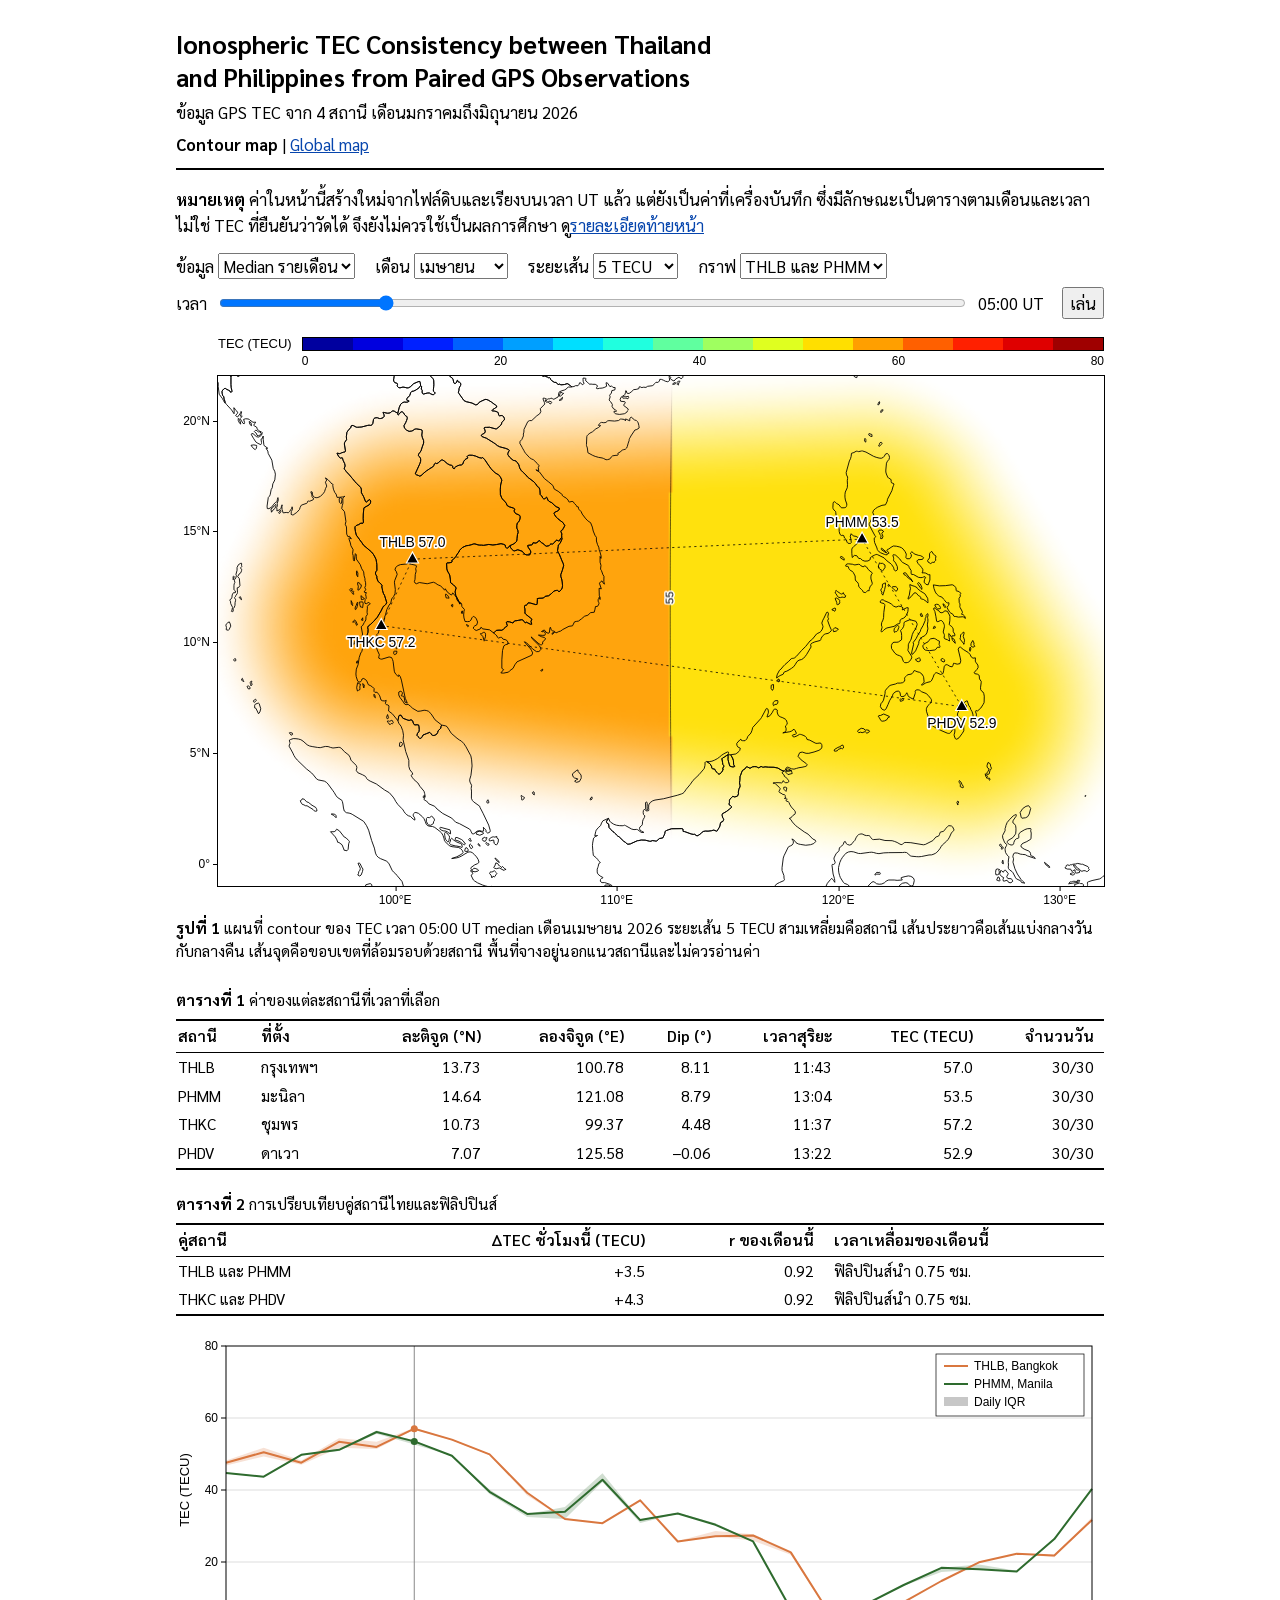
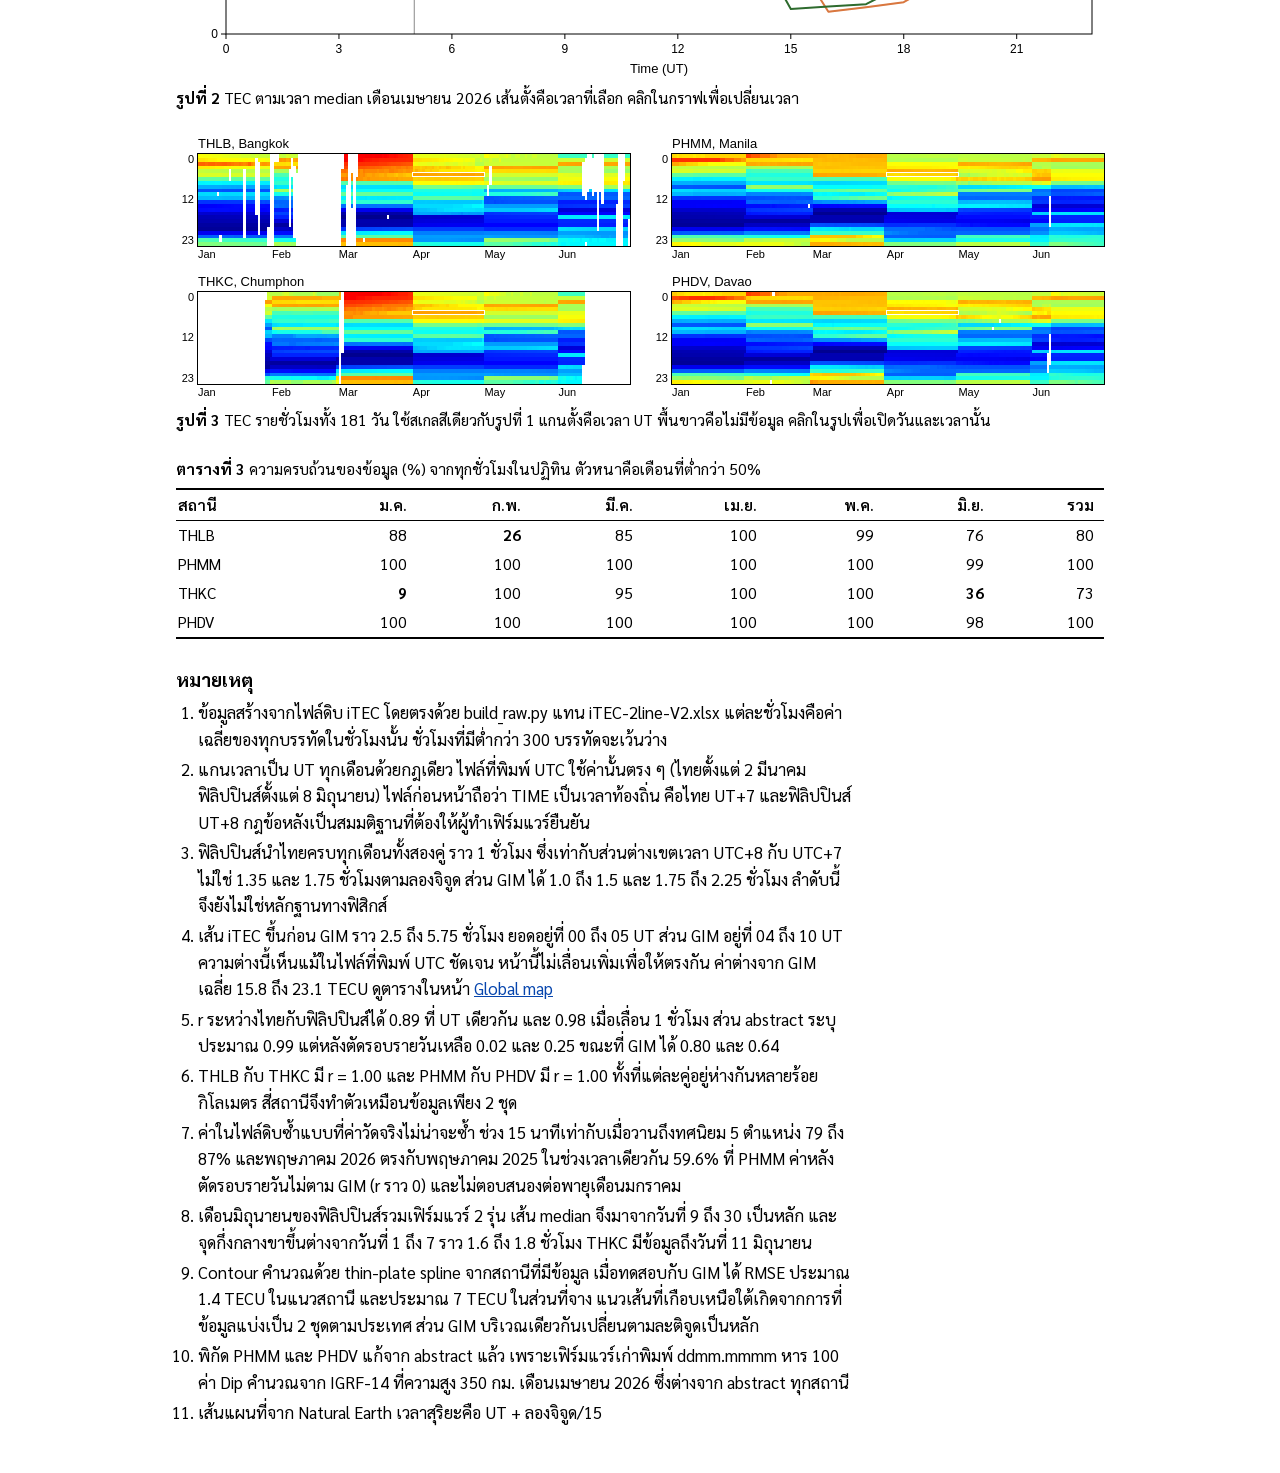
==== index.html @ 20166773 "Publish TEC map site" ====
<!doctype html>
<html lang="th">
<head>
<meta charset="utf-8">
<meta name="viewport" content="width=device-width,initial-scale=1,viewport-fit=cover">
<title>TEC Contour Map, Thailand and Philippines</title>
<link rel="preconnect" href="https://fonts.googleapis.com">
<link rel="preconnect" href="https://fonts.gstatic.com" crossorigin>
<link rel="stylesheet" href="https://fonts.googleapis.com/css2?family=Sarabun:wght@400;600;700&display=swap">
<link rel="stylesheet" href="style.css">
</head>
<body>
<div class="page">
  <header>
    <h1>Ionospheric TEC Consistency between Thailand and Philippines from Paired GPS Observations</h1>
    <p>ข้อมูล GPS TEC จาก 4 สถานี เดือนมกราคมถึงมิถุนายน 2026</p>
    <p class="nav"><b>Contour map</b> | <a href="global.html">Global map</a></p>
  </header>

  <p class="remark"><b>หมายเหตุ</b> ค่าในหน้านี้สร้างใหม่จากไฟล์ดิบและเรียงบนเวลา UT แล้ว แต่ยังเป็นค่าที่เครื่องบันทึก ซึ่งมีลักษณะเป็นตารางตามเดือนและเวลา ไม่ใช่ TEC ที่ยืนยันว่าวัดได้ จึงยังไม่ควรใช้เป็นผลการศึกษา ดู<a href="#notes">รายละเอียดท้ายหน้า</a></p>

  <form class="ctl" onsubmit="return false">
    <label>ข้อมูล <select id="mode"><option value="month">Median รายเดือน</option><option value="day">รายวัน</option></select></label>
    <label>เดือน <select id="month"><option value="0">มกราคม</option><option value="1">กุมภาพันธ์</option><option value="2">มีนาคม</option><option value="3">เมษายน</option><option value="4">พฤษภาคม</option><option value="5">มิถุนายน</option></select></label>
    <label id="dayField" hidden>วันที่ <select id="day"></select></label>
    <label>ระยะเส้น <select id="step"><option value="2">2 TECU</option><option value="5">5 TECU</option><option value="10">10 TECU</option></select></label>
    <label>กราฟ <select id="pair"><option value="0">THLB และ PHMM</option><option value="1">THKC และ PHDV</option><option value="2">ทั้ง 4 สถานี</option></select></label>
  </form>
  <p class="time">
    <label for="hour">เวลา</label>
    <input id="hour" type="range" min="0" max="23" step="1" value="5">
    <output id="clock" for="hour">05:00 UT</output>
    <button id="play" type="button" aria-pressed="false">เล่น</button>
  </p>

  <figure>
    <div class="cbar"><b>TEC (TECU)</b><div class="cbar-scale"><i id="rampBar"></i><div class="cbar-ticks"><span>0</span><span>20</span><span>40</span><span>60</span><span>80</span></div></div></div>
    <div class="plot">
      <div class="yt" id="mapY"></div>
      <div class="map-wrap" id="mapWrap">
        <canvas id="field" aria-hidden="true"></canvas>
        <svg id="mapCoast" viewBox="0 0 800 460" aria-hidden="true"></svg>
        <canvas id="iso" aria-hidden="true"></canvas>
        <svg id="mapTop" viewBox="0 0 800 460" role="img" aria-label="แผนที่ contour ของ TEC ค่าที่สถานีอยู่ในตารางที่ 1"></svg>
        <p class="map-msg" id="mapMsg" hidden>ชั่วโมงนี้มีข้อมูลไม่ถึง 3 สถานี จึงวาด contour ไม่ได้</p>
      </div>
      <div class="xt" id="mapX"></div>
    </div>
    <figcaption><b>รูปที่ 1</b> <span id="cap1"></span></figcaption>
  </figure>

  <div class="tbl-wrap">
    <table>
      <caption><b>ตารางที่ 1</b> ค่าของแต่ละสถานีที่เวลาที่เลือก</caption>
      <thead><tr><th scope="col">สถานี</th><th scope="col" class="l">ที่ตั้ง</th><th scope="col">ละติจูด (°N)</th><th scope="col">ลองจิจูด (°E)</th><th scope="col">Dip (°)</th><th scope="col">เวลาสุริยะ</th><th scope="col">TEC (TECU)</th><th scope="col" id="nHead">จำนวนวัน</th></tr></thead>
      <tbody id="readout"></tbody>
    </table>
  </div>

  <div class="tbl-wrap">
    <table>
      <caption><b>ตารางที่ 2</b> การเปรียบเทียบคู่สถานีไทยและฟิลิปปินส์</caption>
      <thead><tr><th scope="col">คู่สถานี</th><th scope="col">ΔTEC ชั่วโมงนี้ (TECU)</th><th scope="col">r ของเดือนนี้</th><th scope="col" class="l">เวลาเหลื่อมของเดือนนี้</th></tr></thead>
      <tbody id="pairs"></tbody>
    </table>
  </div>

  <figure>
    <svg id="chart" height="340" role="img" aria-label="กราฟ TEC ตามเวลา"></svg>
    <figcaption><b>รูปที่ 2</b> <span id="cap2"></span></figcaption>
  </figure>

  <figure>
    <div class="hm-grid" id="hmGrid"></div>
    <figcaption><b>รูปที่ 3</b> TEC รายชั่วโมงทั้ง 181 วัน ใช้สเกลสีเดียวกับรูปที่ 1 แกนตั้งคือเวลา UT พื้นขาวคือไม่มีข้อมูล คลิกในรูปเพื่อเปิดวันและเวลานั้น</figcaption>
  </figure>

  <div class="tbl-wrap">
    <table id="coverage">
      <caption><b>ตารางที่ 3</b> ความครบถ้วนของข้อมูล (%) จากทุกชั่วโมงในปฏิทิน ตัวหนาคือเดือนที่ต่ำกว่า 50%</caption>
    </table>
  </div>

  <h2 id="notes">หมายเหตุ</h2>
  <ol class="notes">
    <li>ข้อมูลสร้างจากไฟล์ดิบ iTEC โดยตรงด้วย build_raw.py แทน iTEC-2line-V2.xlsx แต่ละชั่วโมงคือค่าเฉลี่ยของทุกบรรทัดในชั่วโมงนั้น ชั่วโมงที่มีต่ำกว่า 300 บรรทัดจะเว้นว่าง</li>
    <li>แกนเวลาเป็น UT ทุกเดือนด้วยกฎเดียว ไฟล์ที่พิมพ์ UTC ใช้ค่านั้นตรง ๆ (ไทยตั้งแต่ 2 มีนาคม ฟิลิปปินส์ตั้งแต่ 8 มิถุนายน) ไฟล์ก่อนหน้าถือว่า TIME เป็นเวลาท้องถิ่น คือไทย UT+7 และฟิลิปปินส์ UT+8 กฎข้อหลังเป็นสมมติฐานที่ต้องให้ผู้ทำเฟิร์มแวร์ยืนยัน</li>
    <li>ฟิลิปปินส์นำไทยครบทุกเดือนทั้งสองคู่ ราว 1 ชั่วโมง ซึ่งเท่ากับส่วนต่างเขตเวลา UTC+8 กับ UTC+7 ไม่ใช่ 1.35 และ 1.75 ชั่วโมงตามลองจิจูด ส่วน GIM ได้ 1.0 ถึง 1.5 และ 1.75 ถึง 2.25 ชั่วโมง ลำดับนี้จึงยังไม่ใช่หลักฐานทางฟิสิกส์</li>
    <li>เส้น iTEC ขึ้นก่อน GIM ราว 2.5 ถึง 5.75 ชั่วโมง ยอดอยู่ที่ 00 ถึง 05 UT ส่วน GIM อยู่ที่ 04 ถึง 10 UT ความต่างนี้เห็นแม้ในไฟล์ที่พิมพ์ UTC ชัดเจน หน้านี้ไม่เลื่อนเพิ่มเพื่อให้ตรงกัน ค่าต่างจาก GIM เฉลี่ย 15.8 ถึง 23.1 TECU ดูตารางในหน้า <a href="global.html">Global map</a></li>
    <li>r ระหว่างไทยกับฟิลิปปินส์ได้ 0.89 ที่ UT เดียวกัน และ 0.98 เมื่อเลื่อน 1 ชั่วโมง ส่วน abstract ระบุประมาณ 0.99 แต่หลังตัดรอบรายวันเหลือ 0.02 และ 0.25 ขณะที่ GIM ได้ 0.80 และ 0.64</li>
    <li>THLB กับ THKC มี r = 1.00 และ PHMM กับ PHDV มี r = 1.00 ทั้งที่แต่ละคู่อยู่ห่างกันหลายร้อยกิโลเมตร สี่สถานีจึงทำตัวเหมือนข้อมูลเพียง 2 ชุด</li>
    <li>ค่าในไฟล์ดิบซ้ำแบบที่ค่าวัดจริงไม่น่าจะซ้ำ ช่วง 15 นาทีเท่ากับเมื่อวานถึงทศนิยม 5 ตำแหน่ง 79 ถึง 87% และพฤษภาคม 2026 ตรงกับพฤษภาคม 2025 ในช่วงเวลาเดียวกัน 59.6% ที่ PHMM ค่าหลังตัดรอบรายวันไม่ตาม GIM (r ราว 0) และไม่ตอบสนองต่อพายุเดือนมกราคม</li>
    <li>เดือนมิถุนายนของฟิลิปปินส์รวมเฟิร์มแวร์ 2 รุ่น เส้น median จึงมาจากวันที่ 9 ถึง 30 เป็นหลัก และจุดกึ่งกลางขาขึ้นต่างจากวันที่ 1 ถึง 7 ราว 1.6 ถึง 1.8 ชั่วโมง THKC มีข้อมูลถึงวันที่ 11 มิถุนายน</li>
    <li>Contour คำนวณด้วย thin-plate spline จากสถานีที่มีข้อมูล เมื่อทดสอบกับ GIM ได้ RMSE ประมาณ 1.4 TECU ในแนวสถานี และประมาณ 7 TECU ในส่วนที่จาง แนวเส้นที่เกือบเหนือใต้เกิดจากการที่ข้อมูลแบ่งเป็น 2 ชุดตามประเทศ ส่วน GIM บริเวณเดียวกันเปลี่ยนตามละติจูดเป็นหลัก</li>
    <li>พิกัด PHMM และ PHDV แก้จาก abstract แล้ว เพราะเฟิร์มแวร์เก่าพิมพ์ ddmm.mmmm หาร 100 ค่า Dip คำนวณจาก IGRF-14 ที่ความสูง 350 กม. เดือนเมษายน 2026 ซึ่งต่างจาก abstract ทุกสถานี</li>
    <li>เส้นแผนที่จาก Natural Earth เวลาสุริยะคือ UT + ลองจิจูด/15</li>
  </ol>
</div>
<div class="tip" id="tip" hidden></div>
<script src="data.js"></script>
<script src="geo.js"></script>
<script src="app.js"></script>
</body>
</html>
---- style.css ----
/* Layout: a plain report page. One column of numbered figures and ruled tables on white, set like a Thai research paper. */
:root {
  color-scheme:light;
  --ink:#000; --gray:#555; --link:#0645ad;
  --s1:#d9773f; --s2:#2e6b2e; --s3:#2f6db5; --s4:#b8860b;
  --body:"Sarabun","TH Sarabun New",Tahoma,sans-serif;
  --fig:Arial,Helvetica,sans-serif;
}
* { box-sizing:border-box }
[hidden] { display:none !important }
body { margin:0; background:#fff; color:var(--ink); font:16.5px/1.6 var(--body) }
a { color:var(--link) }
.page { max-width:960px; margin:0 auto; padding-block:28px 48px;
  padding-left:max(16px,env(safe-area-inset-left,0px)); padding-right:max(16px,env(safe-area-inset-right,0px)) }
header { border-bottom:2px solid var(--ink); padding-bottom:10px; margin-bottom:16px }
h1 { font-size:25px; line-height:1.3; font-weight:700; margin:0 0 6px; text-wrap:balance }
h2 { font-size:19px; line-height:1.3; font-weight:700; margin:28px 0 8px }
header p { margin:0 }
.nav { margin-top:6px }
.remark { margin:0 0 14px }

.ctl { display:flex; flex-wrap:wrap; gap:6px 20px; margin:0 0 8px }
select { font:inherit }
.time { display:flex; flex-wrap:wrap; align-items:center; gap:6px 12px; margin:0 0 18px }
.time input { flex:1 1 200px; min-width:0; margin:0 }
.time output { font-variant-numeric:tabular-nums; min-width:72px }
button { font:inherit }

figure { margin:0 0 26px; min-width:0 }
figcaption { margin-top:8px; font-size:15.5px; line-height:1.5 }
.cbar { display:flex; align-items:flex-start; gap:10px; margin:0 0 8px 42px; font:12px/14px var(--fig) }
.cbar b { white-space:nowrap; font-weight:400; font-size:13px }
.cbar-scale { flex:1; min-width:0 }
.cbar-scale i { display:block; height:14px; border:1px solid var(--ink) }
.cbar-ticks { display:flex; justify-content:space-between; margin-top:3px }

.plot { display:grid; grid-template-columns:42px minmax(0,1fr); grid-template-rows:auto 22px }
.yt { position:relative; font:12px/1 var(--fig) }
.yt span { position:absolute; right:0; padding-right:8px; transform:translateY(-50%); white-space:nowrap }
.yt span::after { content:""; position:absolute; right:0; top:50%; width:5px; border-top:1px solid var(--ink) }
.xt { position:relative; grid-column:2; font:12px/1 var(--fig) }
.xt span { position:absolute; top:0; padding-top:8px; transform:translateX(-50%); white-space:nowrap }
.xt span::before { content:""; position:absolute; top:0; left:50%; height:5px; border-left:1px solid var(--ink) }

.map-wrap { position:relative; width:100%; aspect-ratio:800/460; overflow:hidden; background:#fff; outline:1px solid var(--ink); cursor:crosshair; touch-action:pan-y }
.map-wrap svg, .map-wrap canvas { position:absolute; inset:0; width:100%; height:100% }
.coast { fill:none; stroke:var(--ink); stroke-width:.8 }
.hull { fill:none; stroke:var(--ink); stroke-width:.7; stroke-dasharray:2 3 }
.st-dot { fill:var(--ink); stroke:#fff; stroke-width:1 }
.st-dot.none { fill:#fff; stroke:var(--ink) }
.st-lab { font:12.5px var(--fig); fill:var(--ink); text-anchor:middle; paint-order:stroke; stroke:#fff; stroke-width:3px; stroke-linejoin:round }
.map-msg { position:absolute; left:50%; top:50%; transform:translate(-50%,-50%); margin:0; padding:4px 10px; background:#fff; border:1px solid var(--ink); text-align:center }

.tbl-wrap { overflow-x:auto; margin:0 0 22px }
table { border-collapse:collapse; width:100%; border-top:2px solid var(--ink); border-bottom:2px solid var(--ink); font-size:15.5px }
caption { caption-side:top; text-align:left; padding-bottom:6px }
th { font-weight:600; text-align:right; padding:3px 10px; border-bottom:1px solid var(--ink); white-space:nowrap }
td { text-align:right; padding:2px 10px; font-variant-numeric:tabular-nums; white-space:nowrap }
th:first-child, td:first-child { text-align:left; padding-left:2px }
th.l, td.l { text-align:left }
td.low { font-weight:700 }

#chart { width:100%; display:block; touch-action:pan-y }
.tk { font:12px var(--fig); fill:var(--ink) }
.ax { font:13px var(--fig); fill:var(--ink) }

.hm-grid { display:grid; grid-template-columns:repeat(2,minmax(0,1fr)); gap:12px 20px }
.hm h3 { font:13px var(--fig); margin:0 0 3px 22px }
.hm-box { position:relative; padding-left:22px }
.hm-box canvas { display:block; width:100%; height:92px; image-rendering:pixelated; outline:1px solid var(--ink); cursor:crosshair; touch-action:pan-y }
.hm-y { position:absolute; left:0; top:0; width:18px; height:92px; display:flex; flex-direction:column; justify-content:space-between; align-items:flex-end; font:11px/1 var(--fig) }
.hm-mark { position:absolute; outline:1.5px solid #fff; box-shadow:0 0 0 1px #000; pointer-events:none; min-width:2px; min-height:2px }
.hm-x { position:relative; height:16px; margin-left:22px; font:11px var(--fig) }
.hm-x span { position:absolute; top:2px }

.gl-grid { display:grid; grid-template-columns:42px minmax(0,1fr) minmax(0,1fr); gap:8px 8px }
.gl-cell { grid-column:3; position:relative; min-width:0 }
.gl-cell:nth-child(odd) { grid-column:1 / 3; padding-left:50px }
.gl-y { position:absolute; left:0; top:0; width:42px; bottom:0; display:none; font:12px/1 var(--fig) }
.gl-cell:nth-child(odd) .gl-y { display:block }
.gl-y span { position:absolute; right:0; padding-right:8px; transform:translateY(-50%); white-space:nowrap }
.gl-y span::after { content:""; position:absolute; right:0; top:50%; width:5px; border-top:1px solid var(--ink) }
.gl-map { position:relative; width:100%; aspect-ratio:360/175; outline:1px solid var(--ink); overflow:hidden }
.gl-map canvas { display:block; width:100%; height:100%; cursor:crosshair; touch-action:pan-y }
.gl-tag { position:absolute; left:7px; top:4px; color:#fff; font:15px/1.2 var(--fig); text-shadow:0 0 2px #000,0 0 2px #000; pointer-events:none }
.gl-x { position:relative; height:22px; font:12px/1 var(--fig); display:none }
.gl-cell:nth-last-child(-n+2) .gl-x { display:block }
.gl-x span { position:absolute; top:0; padding-top:8px; transform:translateX(-50%); white-space:nowrap }
.gl-x span::before { content:""; position:absolute; top:0; left:50%; height:5px; border-left:1px solid var(--ink) }

.notes { margin:0; padding-left:22px; display:grid; gap:4px; max-width:75ch }
.tip { position:fixed; z-index:20; pointer-events:none; background:#fff; color:var(--ink); border:1px solid var(--ink); padding:3px 7px; font:12px/1.4 var(--fig) }
.tip h4 { font:inherit; margin:0 }
.tip div { display:flex; gap:12px; justify-content:space-between }

@media (max-width:560px) {
  h1 { font-size:21px }
  .gl-grid { grid-template-columns:42px minmax(0,1fr) }
  .gl-cell, .gl-cell:nth-child(odd) { grid-column:1 / -1; padding-left:50px }
  .gl-cell .gl-y { display:block }
  .gl-cell:nth-last-child(2) .gl-x { display:none }
  .cbar { margin-left:0 }
  .hm-grid { grid-template-columns:minmax(0,1fr) }
}
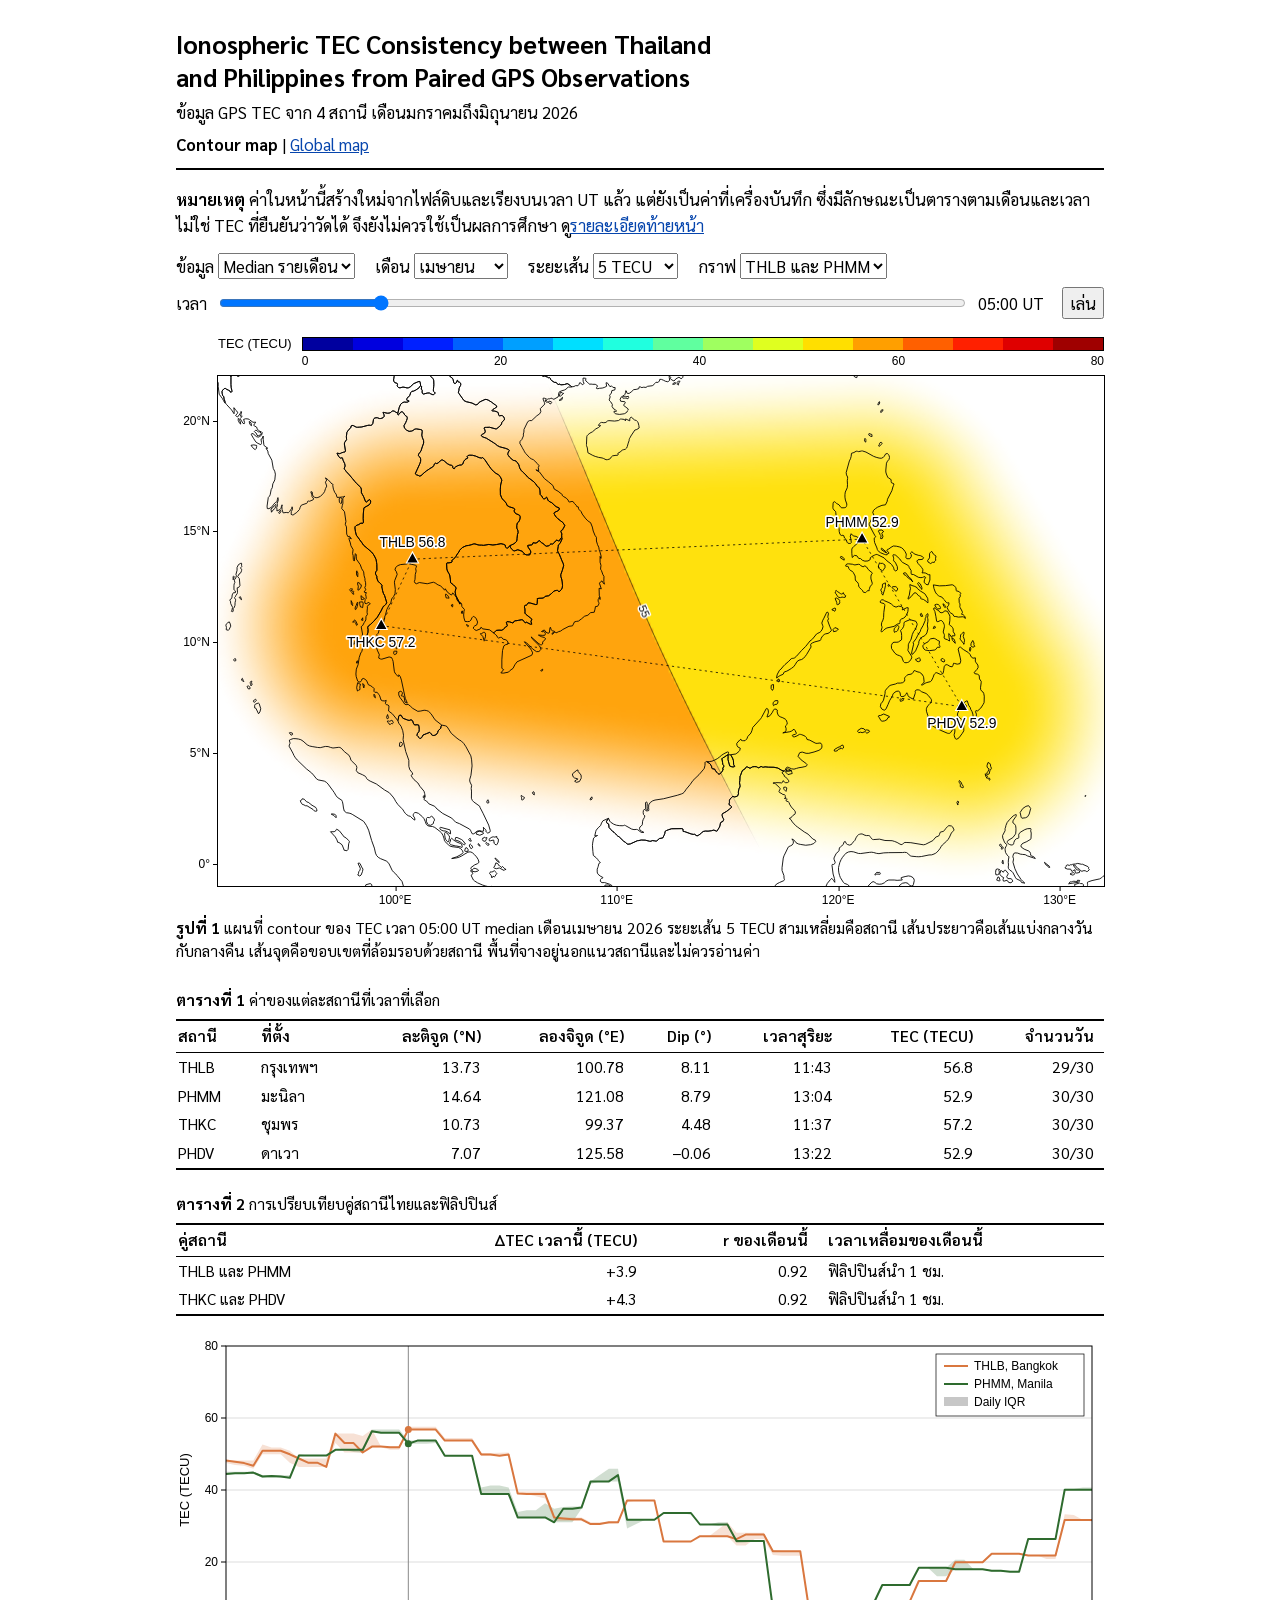
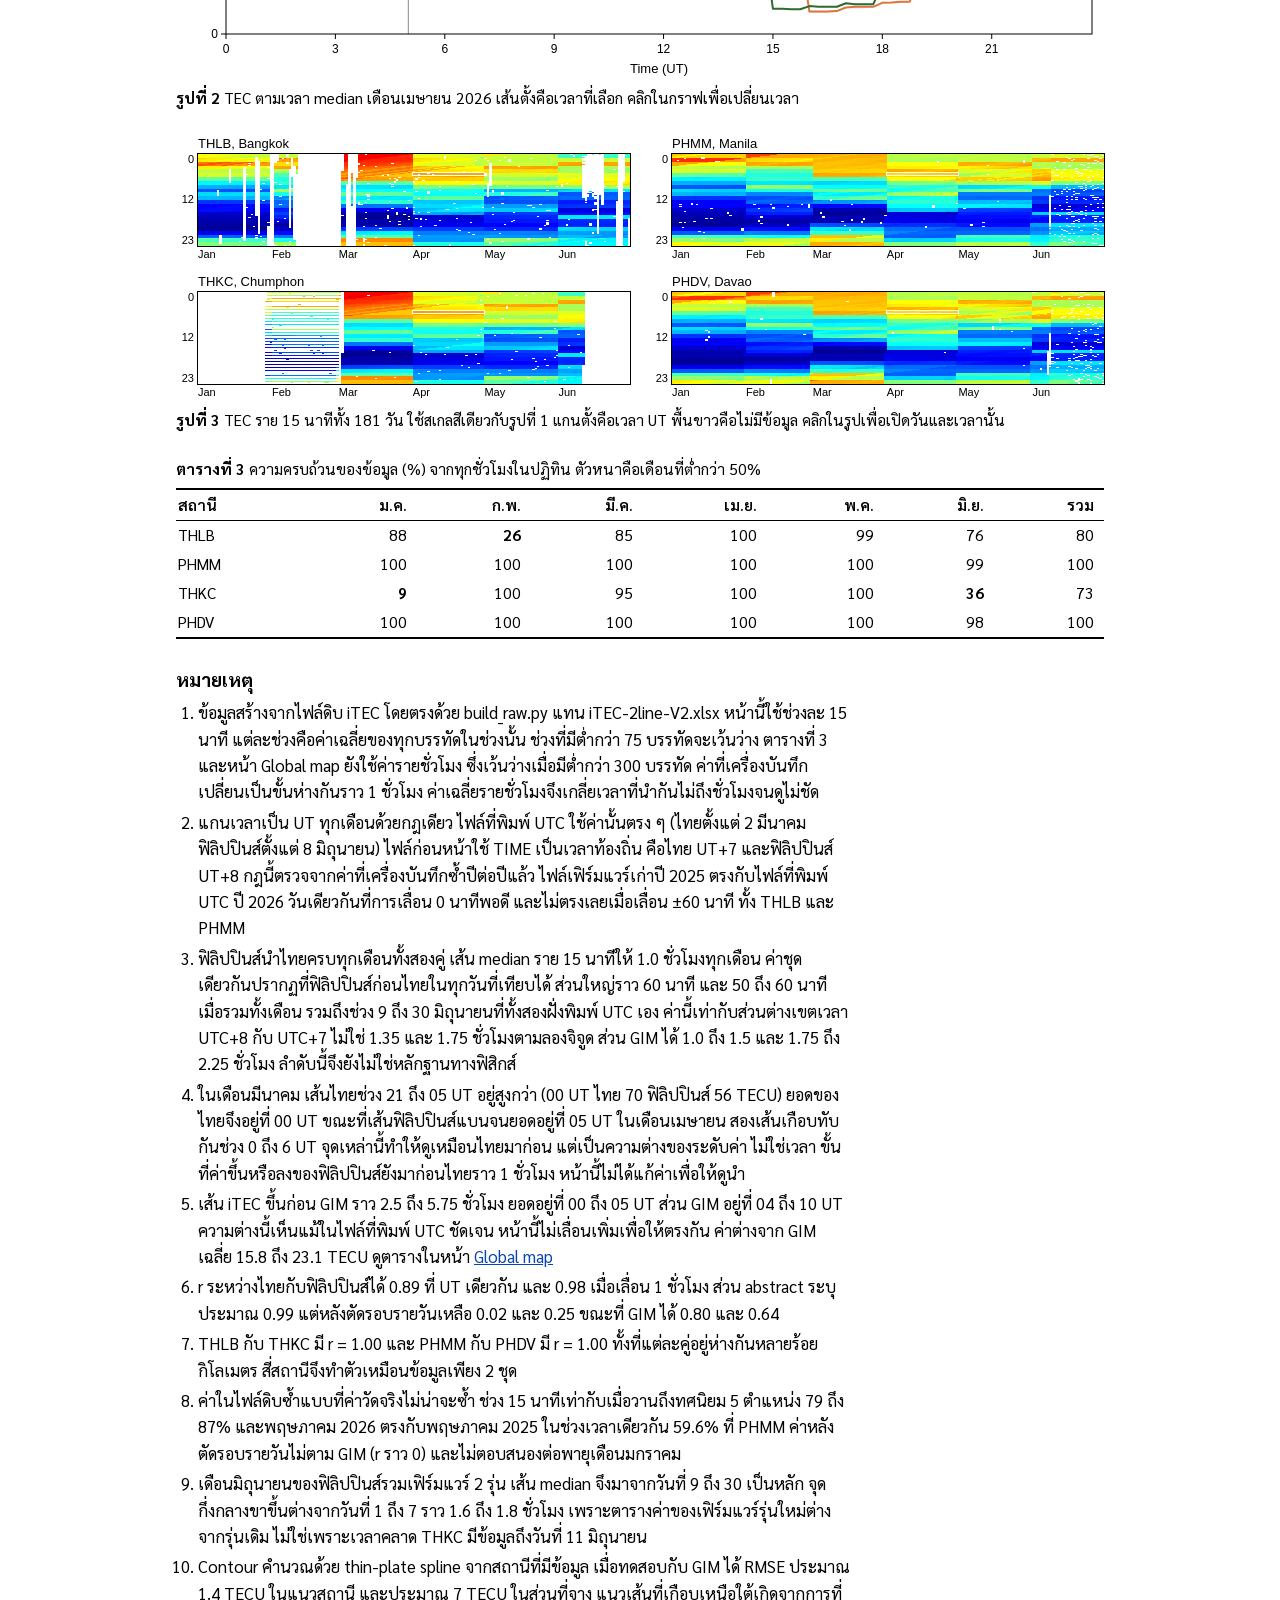
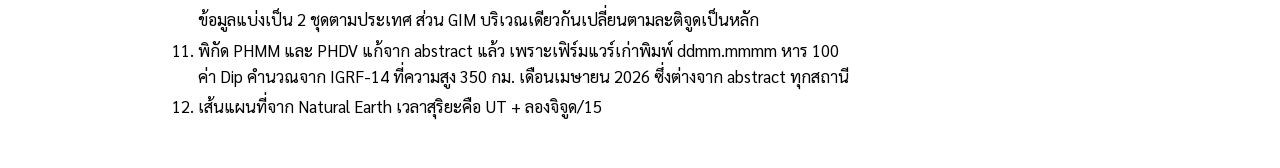
==== commit c1db98f1: "Show the contour page at 15-minute resolution The logged values step about an hour apart, so hourly " ====
--- a/index.html
+++ b/index.html
@@ -28,7 +28,7 @@
   </form>
   <p class="time">
     <label for="hour">เวลา</label>
-    <input id="hour" type="range" min="0" max="23" step="1" value="5">
+    <input id="hour" type="range" min="0" max="95" step="1" value="20">
     <output id="clock" for="hour">05:00 UT</output>
     <button id="play" type="button" aria-pressed="false">เล่น</button>
   </p>
@@ -42,7 +42,7 @@
         <svg id="mapCoast" viewBox="0 0 800 460" aria-hidden="true"></svg>
         <canvas id="iso" aria-hidden="true"></canvas>
         <svg id="mapTop" viewBox="0 0 800 460" role="img" aria-label="แผนที่ contour ของ TEC ค่าที่สถานีอยู่ในตารางที่ 1"></svg>
-        <p class="map-msg" id="mapMsg" hidden>ชั่วโมงนี้มีข้อมูลไม่ถึง 3 สถานี จึงวาด contour ไม่ได้</p>
+        <p class="map-msg" id="mapMsg" hidden>เวลานี้มีข้อมูลไม่ถึง 3 สถานี จึงวาด contour ไม่ได้</p>
       </div>
       <div class="xt" id="mapX"></div>
     </div>
@@ -60,7 +60,7 @@
   <div class="tbl-wrap">
     <table>
       <caption><b>ตารางที่ 2</b> การเปรียบเทียบคู่สถานีไทยและฟิลิปปินส์</caption>
-      <thead><tr><th scope="col">คู่สถานี</th><th scope="col">ΔTEC ชั่วโมงนี้ (TECU)</th><th scope="col">r ของเดือนนี้</th><th scope="col" class="l">เวลาเหลื่อมของเดือนนี้</th></tr></thead>
+      <thead><tr><th scope="col">คู่สถานี</th><th scope="col">ΔTEC เวลานี้ (TECU)</th><th scope="col">r ของเดือนนี้</th><th scope="col" class="l">เวลาเหลื่อมของเดือนนี้</th></tr></thead>
       <tbody id="pairs"></tbody>
     </table>
   </div>
@@ -72,7 +72,7 @@
 
   <figure>
     <div class="hm-grid" id="hmGrid"></div>
-    <figcaption><b>รูปที่ 3</b> TEC รายชั่วโมงทั้ง 181 วัน ใช้สเกลสีเดียวกับรูปที่ 1 แกนตั้งคือเวลา UT พื้นขาวคือไม่มีข้อมูล คลิกในรูปเพื่อเปิดวันและเวลานั้น</figcaption>
+    <figcaption><b>รูปที่ 3</b> TEC ราย 15 นาทีทั้ง 181 วัน ใช้สเกลสีเดียวกับรูปที่ 1 แกนตั้งคือเวลา UT พื้นขาวคือไม่มีข้อมูล คลิกในรูปเพื่อเปิดวันและเวลานั้น</figcaption>
   </figure>
 
   <div class="tbl-wrap">
@@ -83,14 +83,15 @@
 
   <h2 id="notes">หมายเหตุ</h2>
   <ol class="notes">
-    <li>ข้อมูลสร้างจากไฟล์ดิบ iTEC โดยตรงด้วย build_raw.py แทน iTEC-2line-V2.xlsx แต่ละชั่วโมงคือค่าเฉลี่ยของทุกบรรทัดในชั่วโมงนั้น ชั่วโมงที่มีต่ำกว่า 300 บรรทัดจะเว้นว่าง</li>
-    <li>แกนเวลาเป็น UT ทุกเดือนด้วยกฎเดียว ไฟล์ที่พิมพ์ UTC ใช้ค่านั้นตรง ๆ (ไทยตั้งแต่ 2 มีนาคม ฟิลิปปินส์ตั้งแต่ 8 มิถุนายน) ไฟล์ก่อนหน้าถือว่า TIME เป็นเวลาท้องถิ่น คือไทย UT+7 และฟิลิปปินส์ UT+8 กฎข้อหลังเป็นสมมติฐานที่ต้องให้ผู้ทำเฟิร์มแวร์ยืนยัน</li>
-    <li>ฟิลิปปินส์นำไทยครบทุกเดือนทั้งสองคู่ ราว 1 ชั่วโมง ซึ่งเท่ากับส่วนต่างเขตเวลา UTC+8 กับ UTC+7 ไม่ใช่ 1.35 และ 1.75 ชั่วโมงตามลองจิจูด ส่วน GIM ได้ 1.0 ถึง 1.5 และ 1.75 ถึง 2.25 ชั่วโมง ลำดับนี้จึงยังไม่ใช่หลักฐานทางฟิสิกส์</li>
+    <li>ข้อมูลสร้างจากไฟล์ดิบ iTEC โดยตรงด้วย build_raw.py แทน iTEC-2line-V2.xlsx หน้านี้ใช้ช่วงละ 15 นาที แต่ละช่วงคือค่าเฉลี่ยของทุกบรรทัดในช่วงนั้น ช่วงที่มีต่ำกว่า 75 บรรทัดจะเว้นว่าง ตารางที่ 3 และหน้า Global map ยังใช้ค่ารายชั่วโมง ซึ่งเว้นว่างเมื่อมีต่ำกว่า 300 บรรทัด ค่าที่เครื่องบันทึกเปลี่ยนเป็นขั้นห่างกันราว 1 ชั่วโมง ค่าเฉลี่ยรายชั่วโมงจึงเกลี่ยเวลาที่นำกันไม่ถึงชั่วโมงจนดูไม่ชัด</li>
+    <li>แกนเวลาเป็น UT ทุกเดือนด้วยกฎเดียว ไฟล์ที่พิมพ์ UTC ใช้ค่านั้นตรง ๆ (ไทยตั้งแต่ 2 มีนาคม ฟิลิปปินส์ตั้งแต่ 8 มิถุนายน) ไฟล์ก่อนหน้าใช้ TIME เป็นเวลาท้องถิ่น คือไทย UT+7 และฟิลิปปินส์ UT+8 กฎนี้ตรวจจากค่าที่เครื่องบันทึกซ้ำปีต่อปีแล้ว ไฟล์เฟิร์มแวร์เก่าปี 2025 ตรงกับไฟล์ที่พิมพ์ UTC ปี 2026 วันเดียวกันที่การเลื่อน 0 นาทีพอดี และไม่ตรงเลยเมื่อเลื่อน ±60 นาที ทั้ง THLB และ PHMM</li>
+    <li>ฟิลิปปินส์นำไทยครบทุกเดือนทั้งสองคู่ เส้น median ราย 15 นาทีให้ 1.0 ชั่วโมงทุกเดือน ค่าชุดเดียวกันปรากฏที่ฟิลิปปินส์ก่อนไทยในทุกวันที่เทียบได้ ส่วนใหญ่ราว 60 นาที และ 50 ถึง 60 นาทีเมื่อรวมทั้งเดือน รวมถึงช่วง 9 ถึง 30 มิถุนายนที่ทั้งสองฝั่งพิมพ์ UTC เอง ค่านี้เท่ากับส่วนต่างเขตเวลา UTC+8 กับ UTC+7 ไม่ใช่ 1.35 และ 1.75 ชั่วโมงตามลองจิจูด ส่วน GIM ได้ 1.0 ถึง 1.5 และ 1.75 ถึง 2.25 ชั่วโมง ลำดับนี้จึงยังไม่ใช่หลักฐานทางฟิสิกส์</li>
+    <li>ในเดือนมีนาคม เส้นไทยช่วง 21 ถึง 05 UT อยู่สูงกว่า (00 UT ไทย 70 ฟิลิปปินส์ 56 TECU) ยอดของไทยจึงอยู่ที่ 00 UT ขณะที่เส้นฟิลิปปินส์แบนจนยอดอยู่ที่ 05 UT ในเดือนเมษายน สองเส้นเกือบทับกันช่วง 0 ถึง 6 UT จุดเหล่านี้ทำให้ดูเหมือนไทยมาก่อน แต่เป็นความต่างของระดับค่า ไม่ใช่เวลา ขั้นที่ค่าขึ้นหรือลงของฟิลิปปินส์ยังมาก่อนไทยราว 1 ชั่วโมง หน้านี้ไม่ได้แก้ค่าเพื่อให้ดูนำ</li>
     <li>เส้น iTEC ขึ้นก่อน GIM ราว 2.5 ถึง 5.75 ชั่วโมง ยอดอยู่ที่ 00 ถึง 05 UT ส่วน GIM อยู่ที่ 04 ถึง 10 UT ความต่างนี้เห็นแม้ในไฟล์ที่พิมพ์ UTC ชัดเจน หน้านี้ไม่เลื่อนเพิ่มเพื่อให้ตรงกัน ค่าต่างจาก GIM เฉลี่ย 15.8 ถึง 23.1 TECU ดูตารางในหน้า <a href="global.html">Global map</a></li>
     <li>r ระหว่างไทยกับฟิลิปปินส์ได้ 0.89 ที่ UT เดียวกัน และ 0.98 เมื่อเลื่อน 1 ชั่วโมง ส่วน abstract ระบุประมาณ 0.99 แต่หลังตัดรอบรายวันเหลือ 0.02 และ 0.25 ขณะที่ GIM ได้ 0.80 และ 0.64</li>
     <li>THLB กับ THKC มี r = 1.00 และ PHMM กับ PHDV มี r = 1.00 ทั้งที่แต่ละคู่อยู่ห่างกันหลายร้อยกิโลเมตร สี่สถานีจึงทำตัวเหมือนข้อมูลเพียง 2 ชุด</li>
     <li>ค่าในไฟล์ดิบซ้ำแบบที่ค่าวัดจริงไม่น่าจะซ้ำ ช่วง 15 นาทีเท่ากับเมื่อวานถึงทศนิยม 5 ตำแหน่ง 79 ถึง 87% และพฤษภาคม 2026 ตรงกับพฤษภาคม 2025 ในช่วงเวลาเดียวกัน 59.6% ที่ PHMM ค่าหลังตัดรอบรายวันไม่ตาม GIM (r ราว 0) และไม่ตอบสนองต่อพายุเดือนมกราคม</li>
-    <li>เดือนมิถุนายนของฟิลิปปินส์รวมเฟิร์มแวร์ 2 รุ่น เส้น median จึงมาจากวันที่ 9 ถึง 30 เป็นหลัก และจุดกึ่งกลางขาขึ้นต่างจากวันที่ 1 ถึง 7 ราว 1.6 ถึง 1.8 ชั่วโมง THKC มีข้อมูลถึงวันที่ 11 มิถุนายน</li>
+    <li>เดือนมิถุนายนของฟิลิปปินส์รวมเฟิร์มแวร์ 2 รุ่น เส้น median จึงมาจากวันที่ 9 ถึง 30 เป็นหลัก จุดกึ่งกลางขาขึ้นต่างจากวันที่ 1 ถึง 7 ราว 1.6 ถึง 1.8 ชั่วโมง เพราะตารางค่าของเฟิร์มแวร์รุ่นใหม่ต่างจากรุ่นเดิม ไม่ใช่เพราะเวลาคลาด THKC มีข้อมูลถึงวันที่ 11 มิถุนายน</li>
     <li>Contour คำนวณด้วย thin-plate spline จากสถานีที่มีข้อมูล เมื่อทดสอบกับ GIM ได้ RMSE ประมาณ 1.4 TECU ในแนวสถานี และประมาณ 7 TECU ในส่วนที่จาง แนวเส้นที่เกือบเหนือใต้เกิดจากการที่ข้อมูลแบ่งเป็น 2 ชุดตามประเทศ ส่วน GIM บริเวณเดียวกันเปลี่ยนตามละติจูดเป็นหลัก</li>
     <li>พิกัด PHMM และ PHDV แก้จาก abstract แล้ว เพราะเฟิร์มแวร์เก่าพิมพ์ ddmm.mmmm หาร 100 ค่า Dip คำนวณจาก IGRF-14 ที่ความสูง 350 กม. เดือนเมษายน 2026 ซึ่งต่างจาก abstract ทุกสถานี</li>
     <li>เส้นแผนที่จาก Natural Earth เวลาสุริยะคือ UT + ลองจิจูด/15</li>
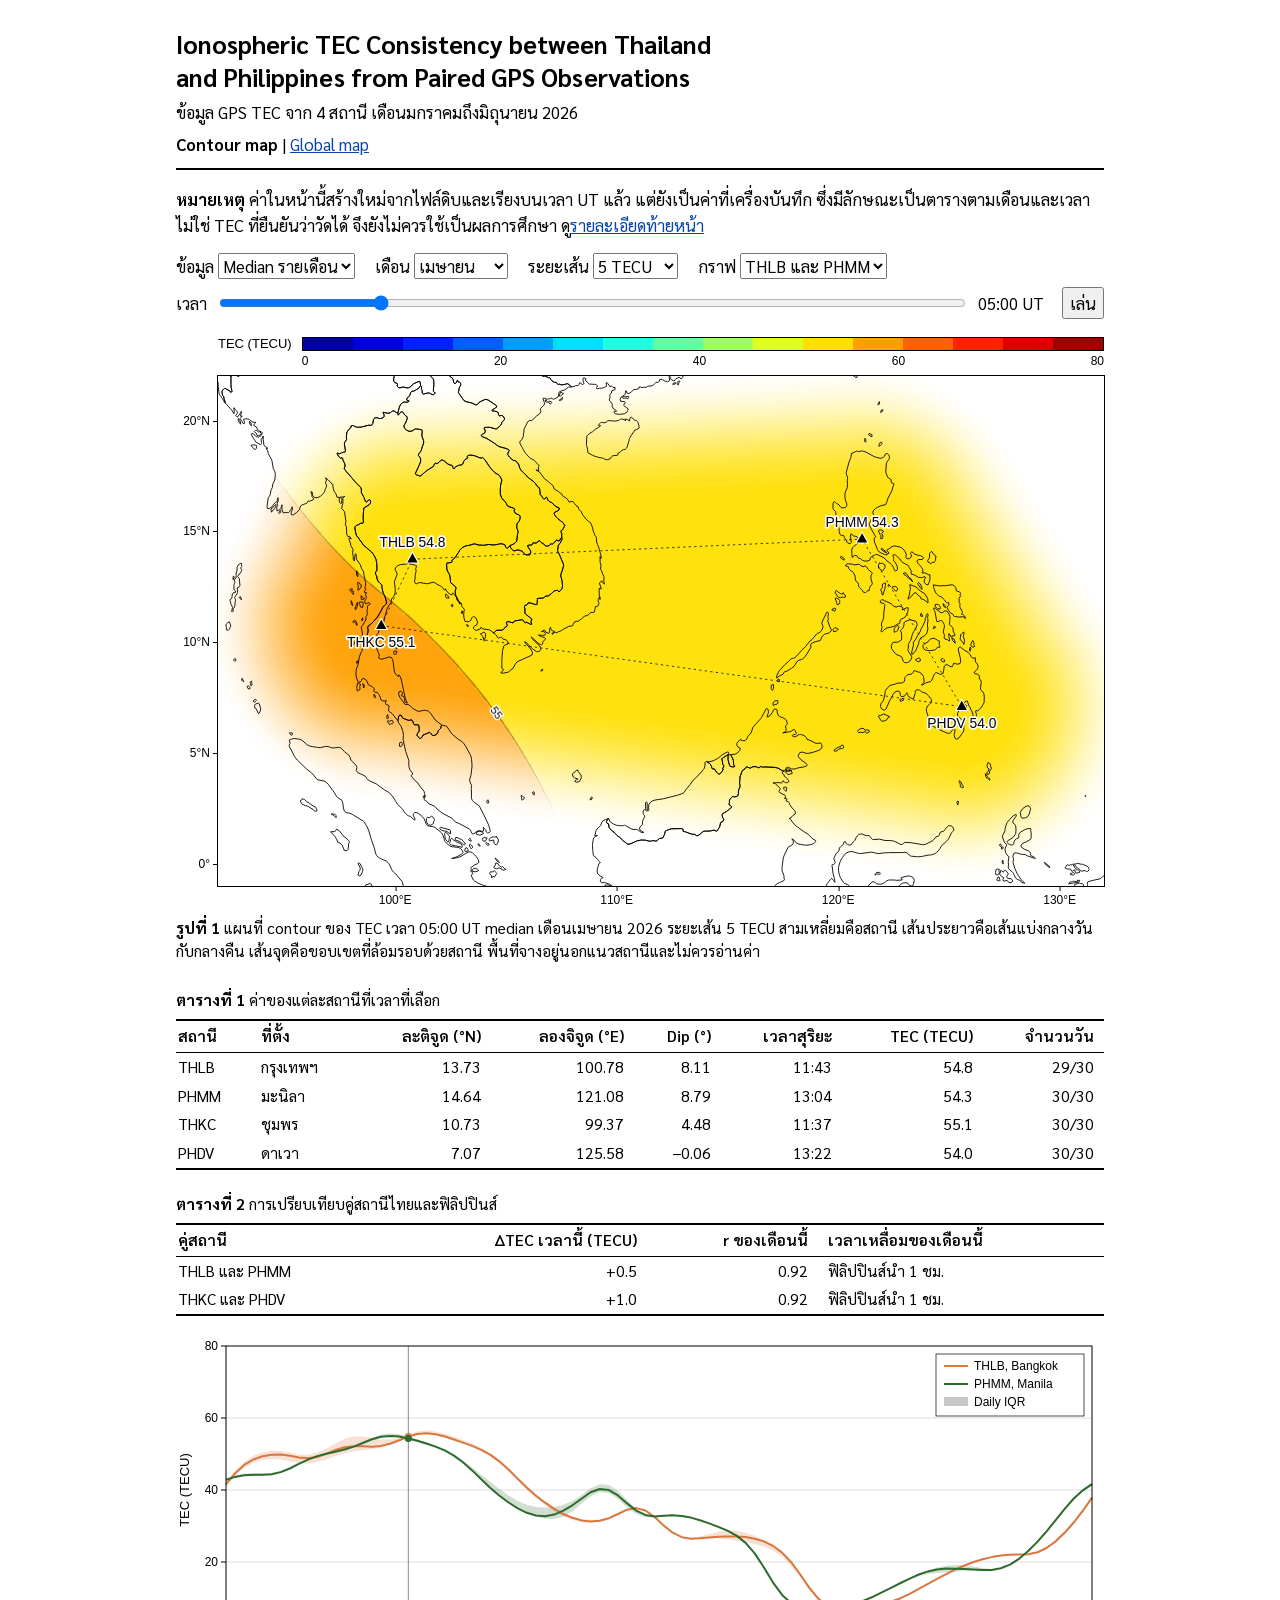
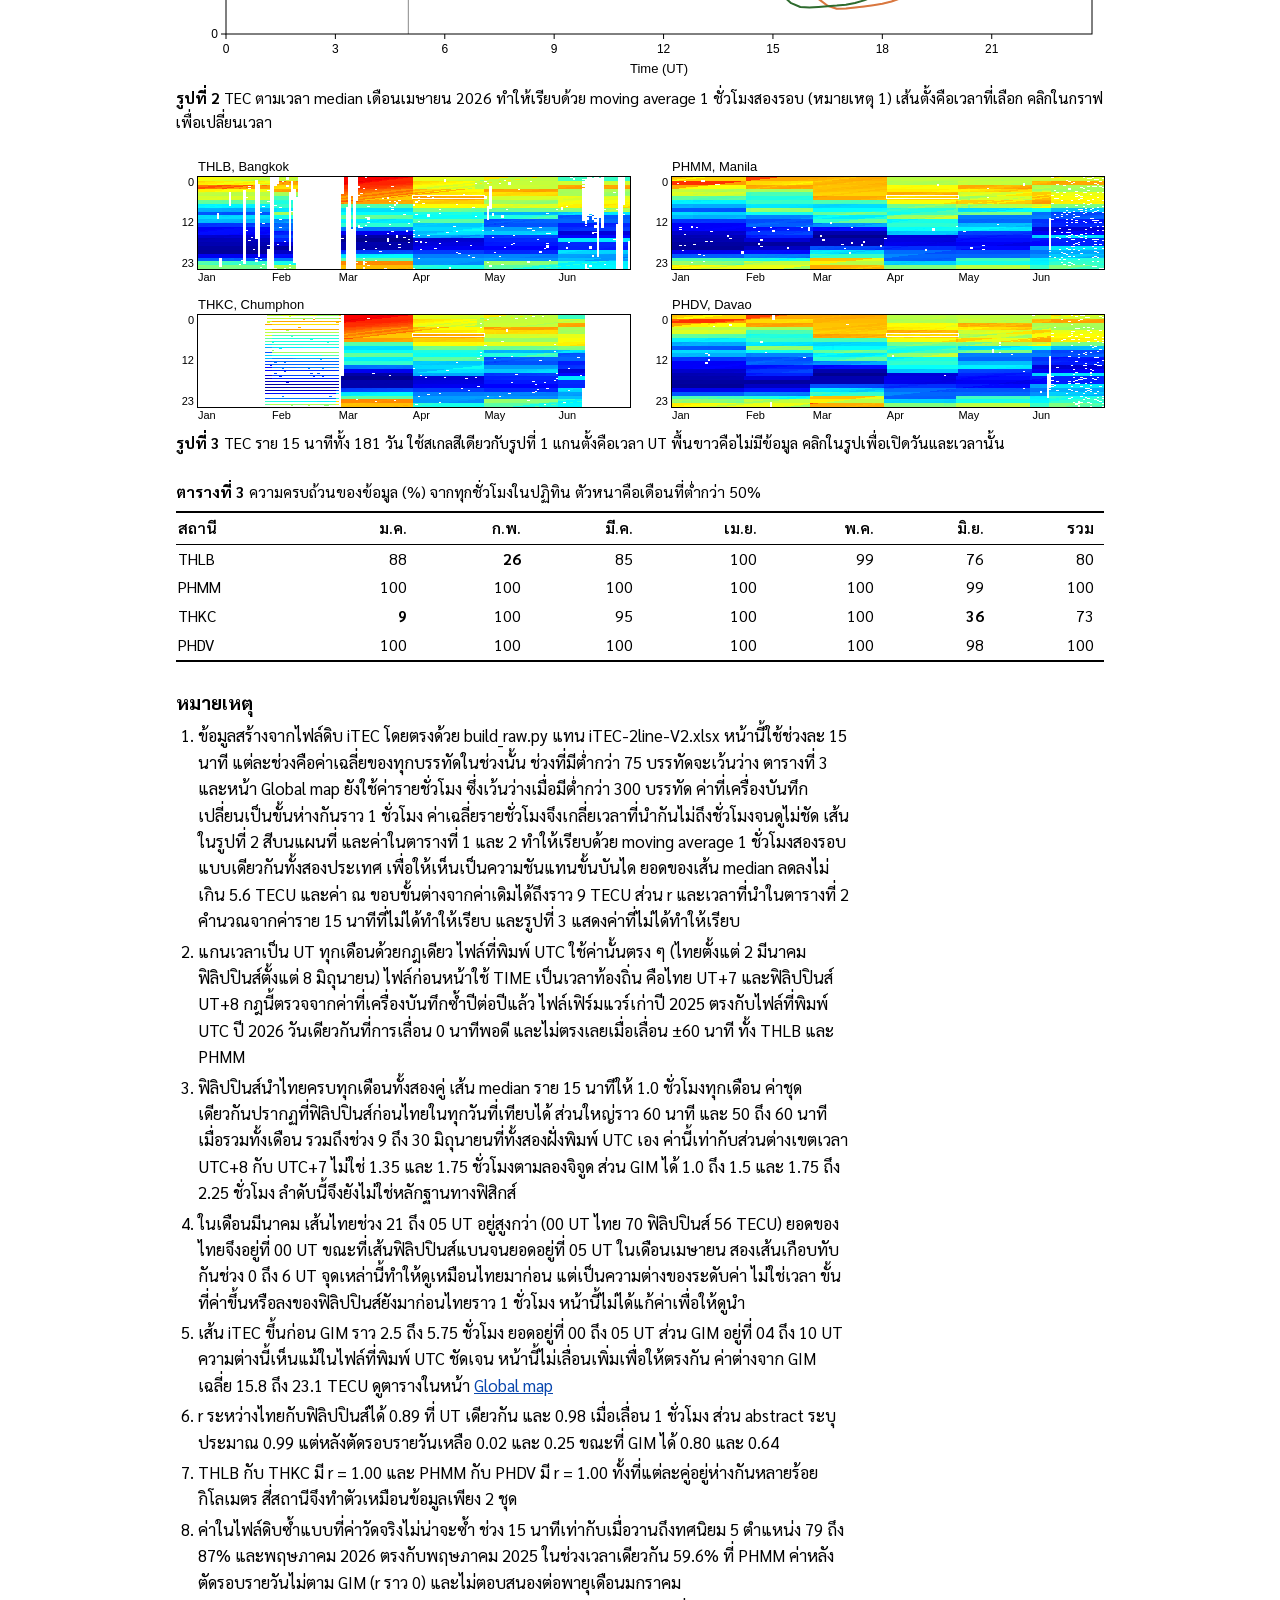
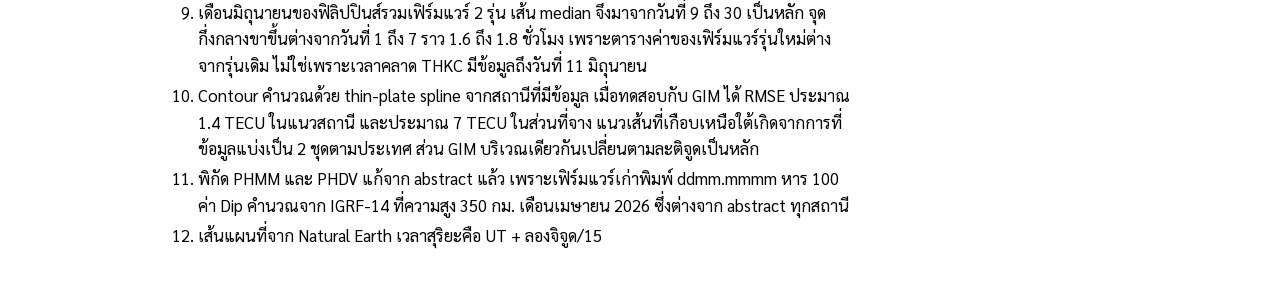
==== commit a3b7a218: "Smooth the contour page curves for display Draw each curve with a 1-hour moving average applied twic" ====
--- a/index.html
+++ b/index.html
@@ -83,7 +83,7 @@
 
   <h2 id="notes">หมายเหตุ</h2>
   <ol class="notes">
-    <li>ข้อมูลสร้างจากไฟล์ดิบ iTEC โดยตรงด้วย build_raw.py แทน iTEC-2line-V2.xlsx หน้านี้ใช้ช่วงละ 15 นาที แต่ละช่วงคือค่าเฉลี่ยของทุกบรรทัดในช่วงนั้น ช่วงที่มีต่ำกว่า 75 บรรทัดจะเว้นว่าง ตารางที่ 3 และหน้า Global map ยังใช้ค่ารายชั่วโมง ซึ่งเว้นว่างเมื่อมีต่ำกว่า 300 บรรทัด ค่าที่เครื่องบันทึกเปลี่ยนเป็นขั้นห่างกันราว 1 ชั่วโมง ค่าเฉลี่ยรายชั่วโมงจึงเกลี่ยเวลาที่นำกันไม่ถึงชั่วโมงจนดูไม่ชัด</li>
+    <li>ข้อมูลสร้างจากไฟล์ดิบ iTEC โดยตรงด้วย build_raw.py แทน iTEC-2line-V2.xlsx หน้านี้ใช้ช่วงละ 15 นาที แต่ละช่วงคือค่าเฉลี่ยของทุกบรรทัดในช่วงนั้น ช่วงที่มีต่ำกว่า 75 บรรทัดจะเว้นว่าง ตารางที่ 3 และหน้า Global map ยังใช้ค่ารายชั่วโมง ซึ่งเว้นว่างเมื่อมีต่ำกว่า 300 บรรทัด ค่าที่เครื่องบันทึกเปลี่ยนเป็นขั้นห่างกันราว 1 ชั่วโมง ค่าเฉลี่ยรายชั่วโมงจึงเกลี่ยเวลาที่นำกันไม่ถึงชั่วโมงจนดูไม่ชัด เส้นในรูปที่ 2 สีบนแผนที่ และค่าในตารางที่ 1 และ 2 ทำให้เรียบด้วย moving average 1 ชั่วโมงสองรอบ แบบเดียวกันทั้งสองประเทศ เพื่อให้เห็นเป็นความชันแทนขั้นบันได ยอดของเส้น median ลดลงไม่เกิน 5.6 TECU และค่า ณ ขอบขั้นต่างจากค่าเดิมได้ถึงราว 9 TECU ส่วน r และเวลาที่นำในตารางที่ 2 คำนวณจากค่าราย 15 นาทีที่ไม่ได้ทำให้เรียบ และรูปที่ 3 แสดงค่าที่ไม่ได้ทำให้เรียบ</li>
     <li>แกนเวลาเป็น UT ทุกเดือนด้วยกฎเดียว ไฟล์ที่พิมพ์ UTC ใช้ค่านั้นตรง ๆ (ไทยตั้งแต่ 2 มีนาคม ฟิลิปปินส์ตั้งแต่ 8 มิถุนายน) ไฟล์ก่อนหน้าใช้ TIME เป็นเวลาท้องถิ่น คือไทย UT+7 และฟิลิปปินส์ UT+8 กฎนี้ตรวจจากค่าที่เครื่องบันทึกซ้ำปีต่อปีแล้ว ไฟล์เฟิร์มแวร์เก่าปี 2025 ตรงกับไฟล์ที่พิมพ์ UTC ปี 2026 วันเดียวกันที่การเลื่อน 0 นาทีพอดี และไม่ตรงเลยเมื่อเลื่อน ±60 นาที ทั้ง THLB และ PHMM</li>
     <li>ฟิลิปปินส์นำไทยครบทุกเดือนทั้งสองคู่ เส้น median ราย 15 นาทีให้ 1.0 ชั่วโมงทุกเดือน ค่าชุดเดียวกันปรากฏที่ฟิลิปปินส์ก่อนไทยในทุกวันที่เทียบได้ ส่วนใหญ่ราว 60 นาที และ 50 ถึง 60 นาทีเมื่อรวมทั้งเดือน รวมถึงช่วง 9 ถึง 30 มิถุนายนที่ทั้งสองฝั่งพิมพ์ UTC เอง ค่านี้เท่ากับส่วนต่างเขตเวลา UTC+8 กับ UTC+7 ไม่ใช่ 1.35 และ 1.75 ชั่วโมงตามลองจิจูด ส่วน GIM ได้ 1.0 ถึง 1.5 และ 1.75 ถึง 2.25 ชั่วโมง ลำดับนี้จึงยังไม่ใช่หลักฐานทางฟิสิกส์</li>
     <li>ในเดือนมีนาคม เส้นไทยช่วง 21 ถึง 05 UT อยู่สูงกว่า (00 UT ไทย 70 ฟิลิปปินส์ 56 TECU) ยอดของไทยจึงอยู่ที่ 00 UT ขณะที่เส้นฟิลิปปินส์แบนจนยอดอยู่ที่ 05 UT ในเดือนเมษายน สองเส้นเกือบทับกันช่วง 0 ถึง 6 UT จุดเหล่านี้ทำให้ดูเหมือนไทยมาก่อน แต่เป็นความต่างของระดับค่า ไม่ใช่เวลา ขั้นที่ค่าขึ้นหรือลงของฟิลิปปินส์ยังมาก่อนไทยราว 1 ชั่วโมง หน้านี้ไม่ได้แก้ค่าเพื่อให้ดูนำ</li>
